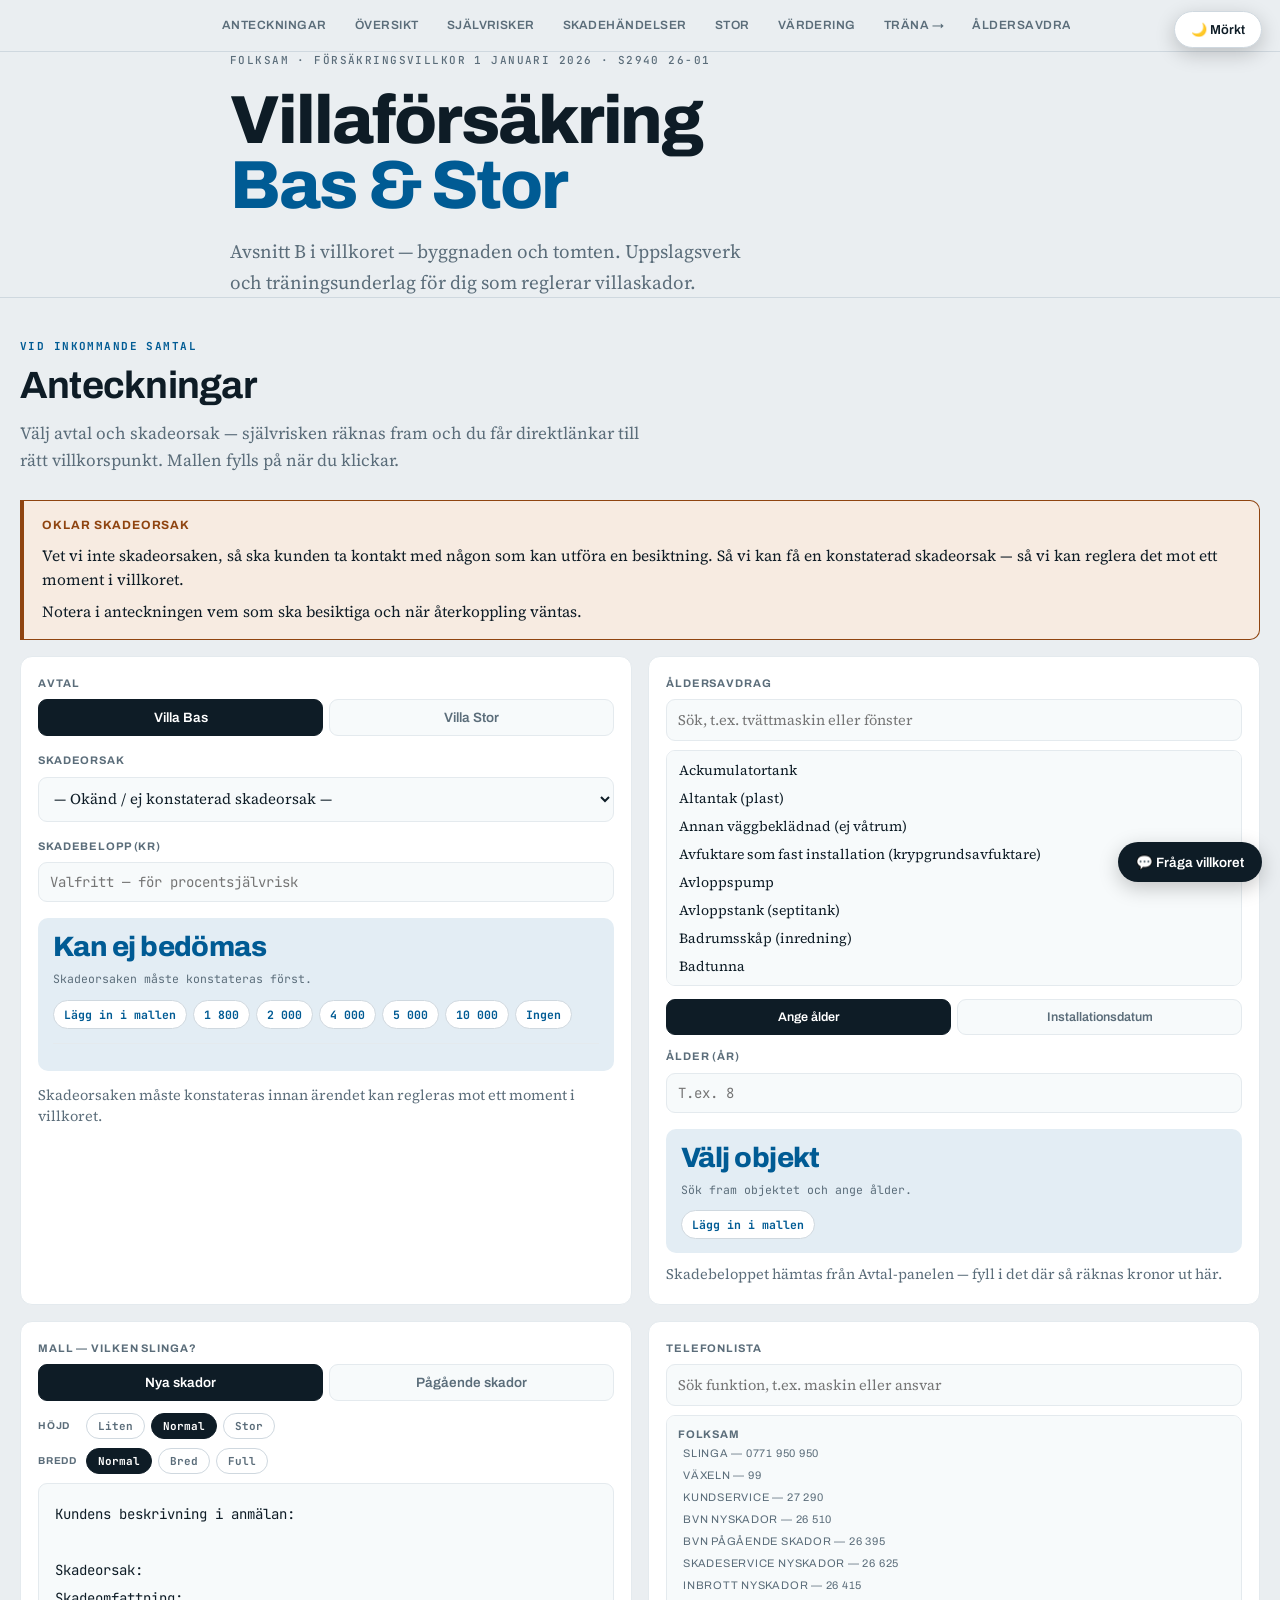
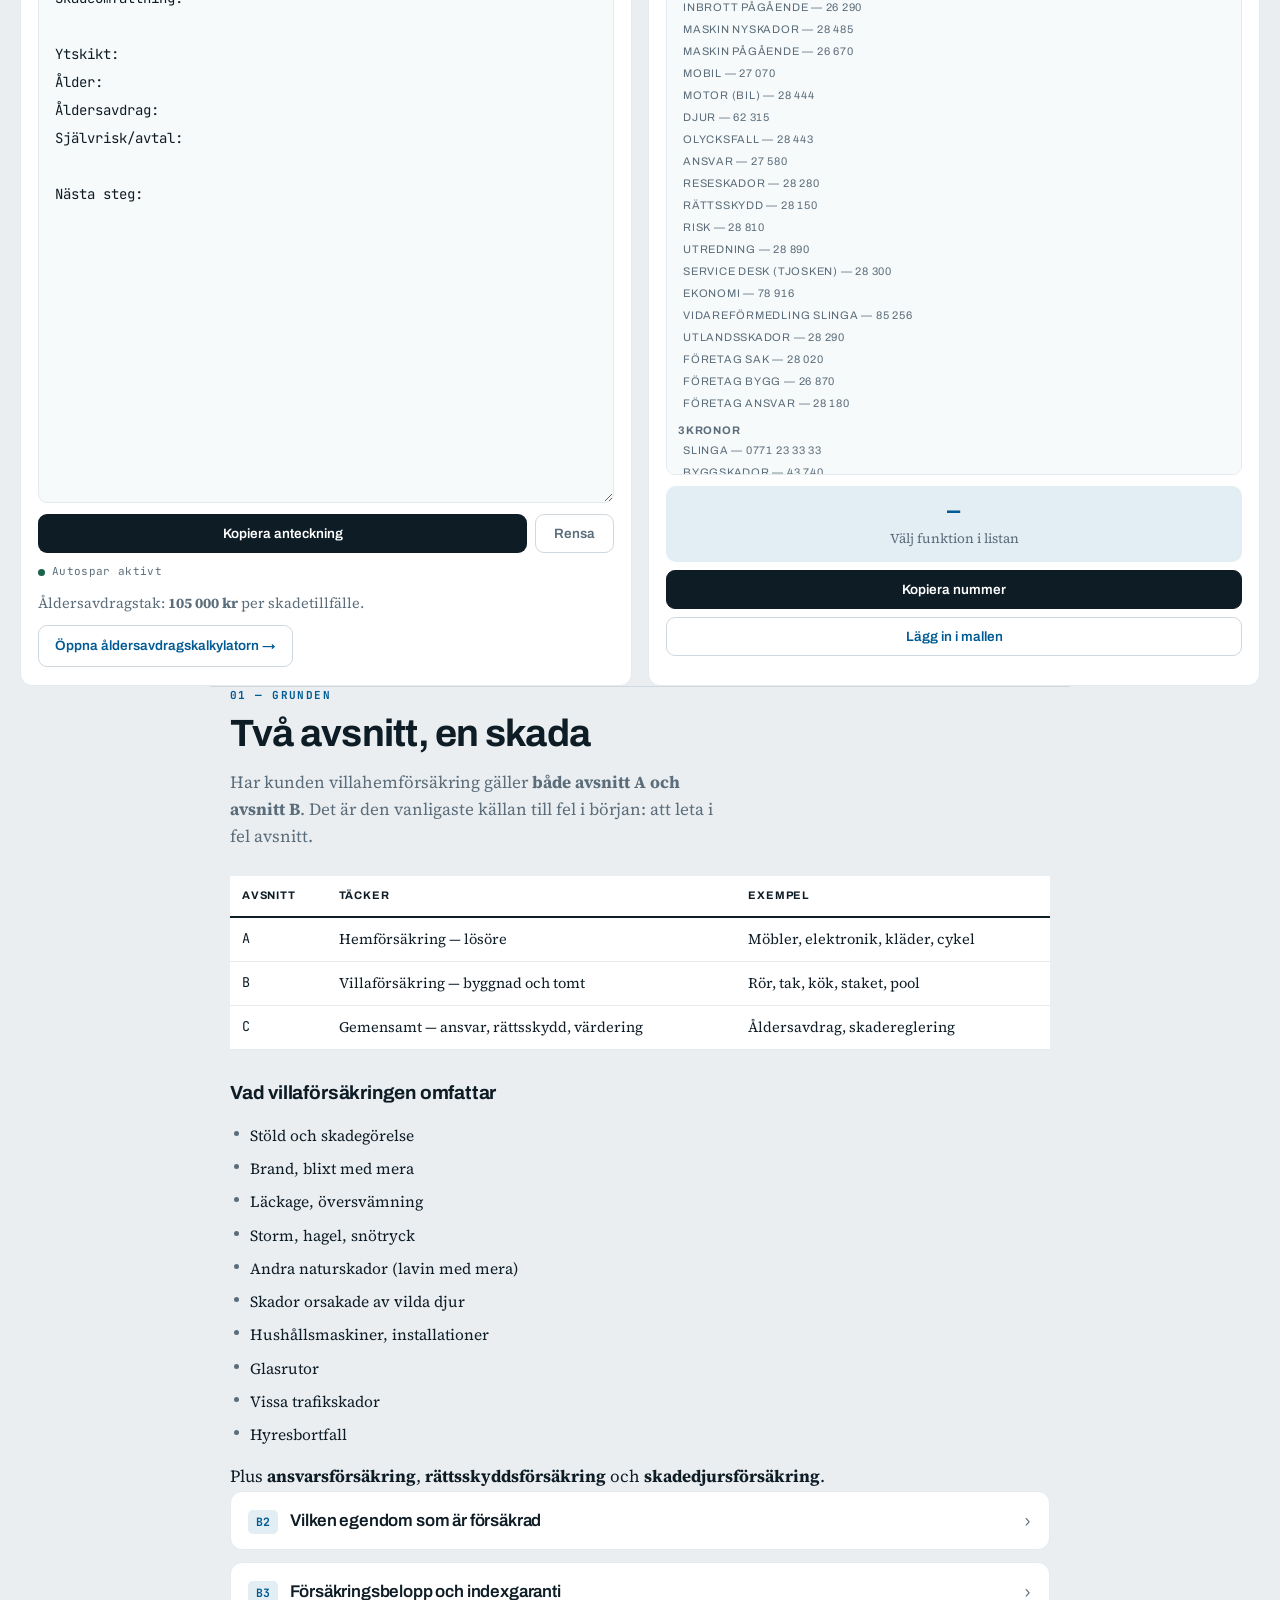
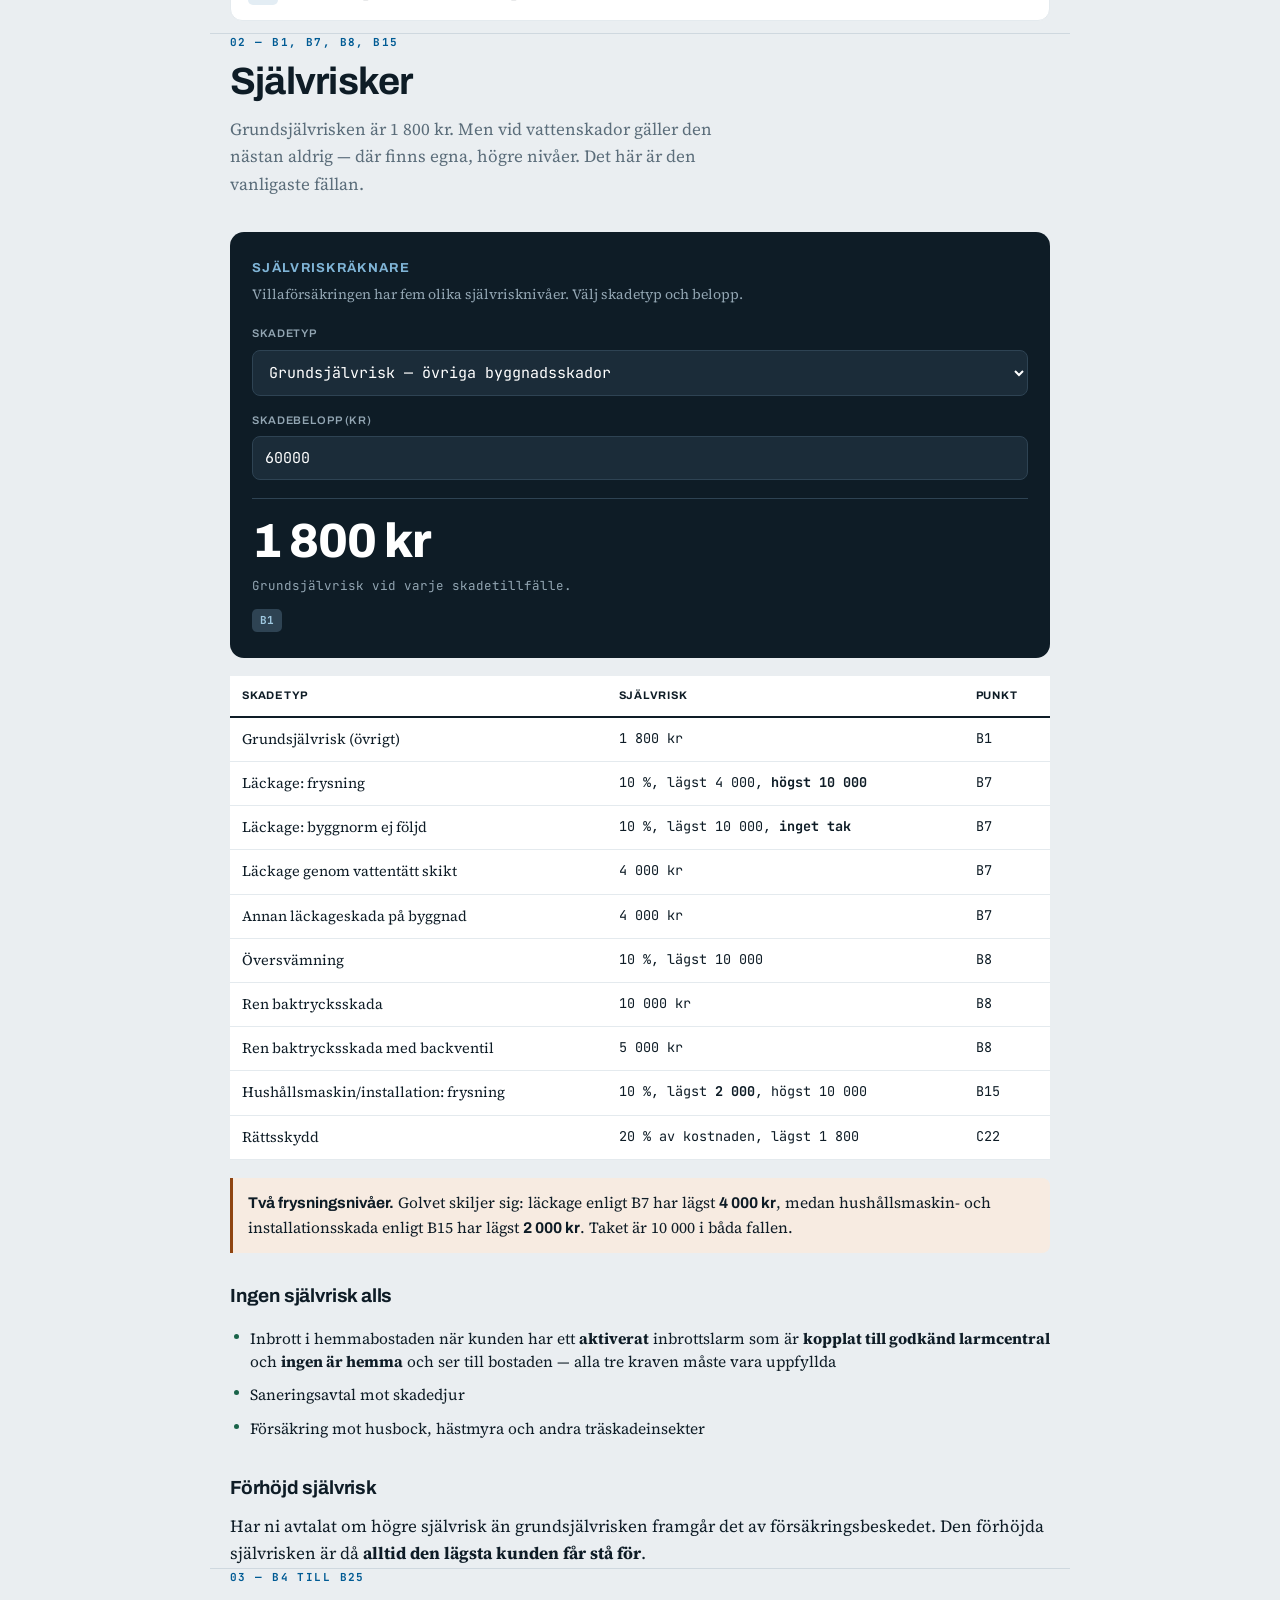
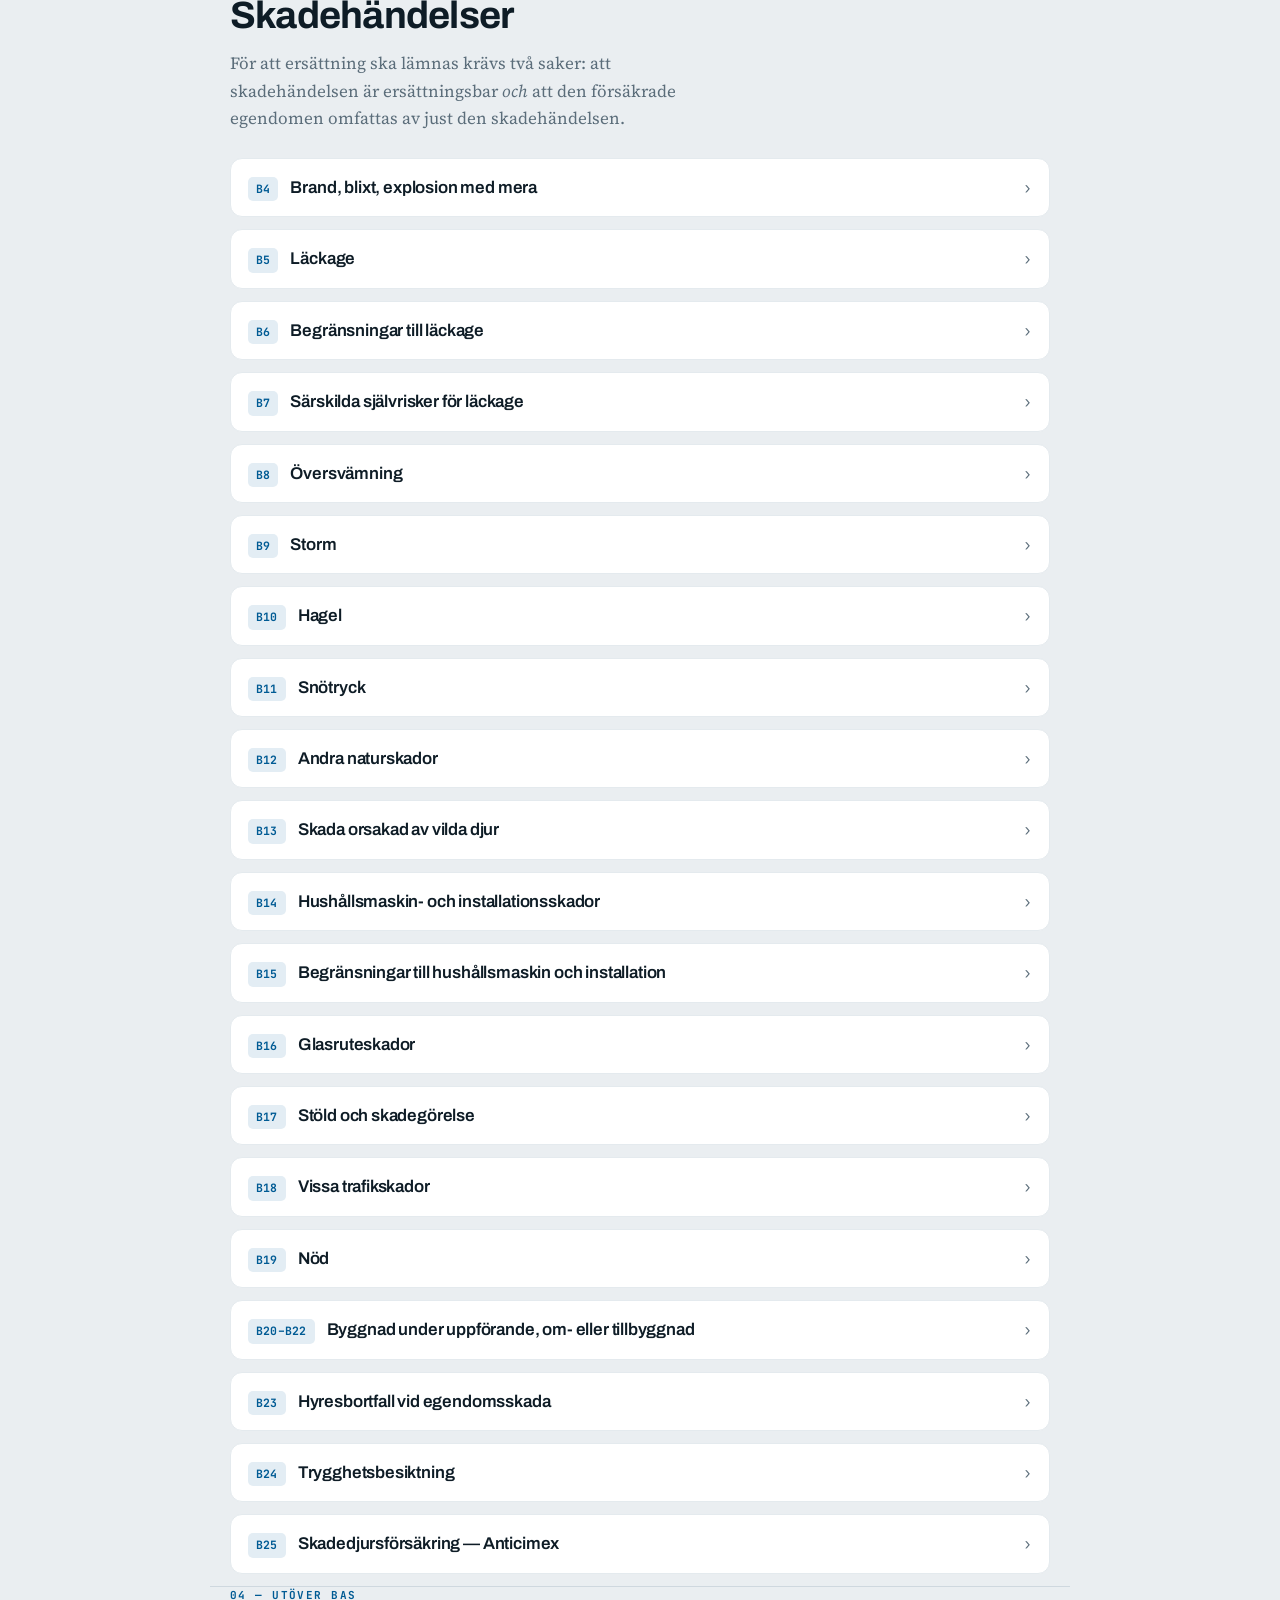
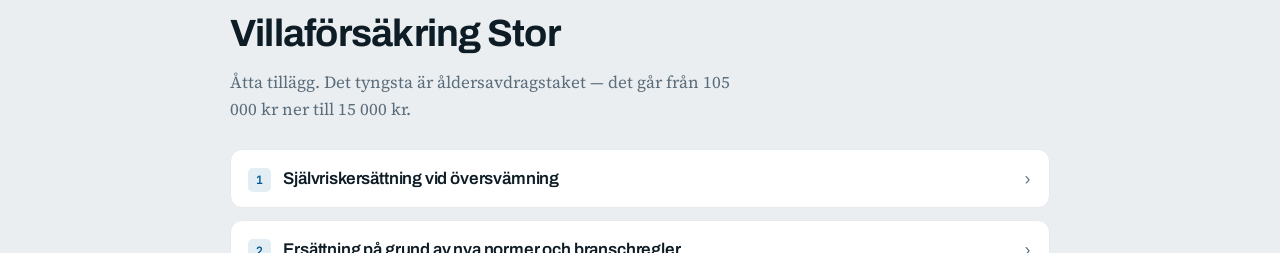
==== index.html @ 3c3cdbb7 "Jobb" ====
<!DOCTYPE html>
<html lang="sv">
<head>
<meta charset="UTF-8">
<meta http-equiv="refresh" content="0; url=./villaforsakring.html">
<title>Villaförsäkring</title>
<style>
:root{--paper:#EAEEF1;--ink:#0E1C26}
:root[data-theme="dark"]{--paper:#0E1620;--ink:#E6EDF3}
body{background:var(--paper);color:var(--ink);font-family:-apple-system,BlinkMacSystemFont,"Segoe UI",Roboto,sans-serif;padding:24px}
</style>
<script>
(function(){
  try{
    var saved = localStorage.getItem('theme');
    var dark = saved ? saved === 'dark'
                     : window.matchMedia('(prefers-color-scheme: dark)').matches;
    if(dark) document.documentElement.setAttribute('data-theme','dark');
  }catch(e){}
})();
</script>
</head>
<body>
<p>Omdirigerar till <a href="./villaforsakring.html">villaförsäkring</a>...</p>
</body>
</html>
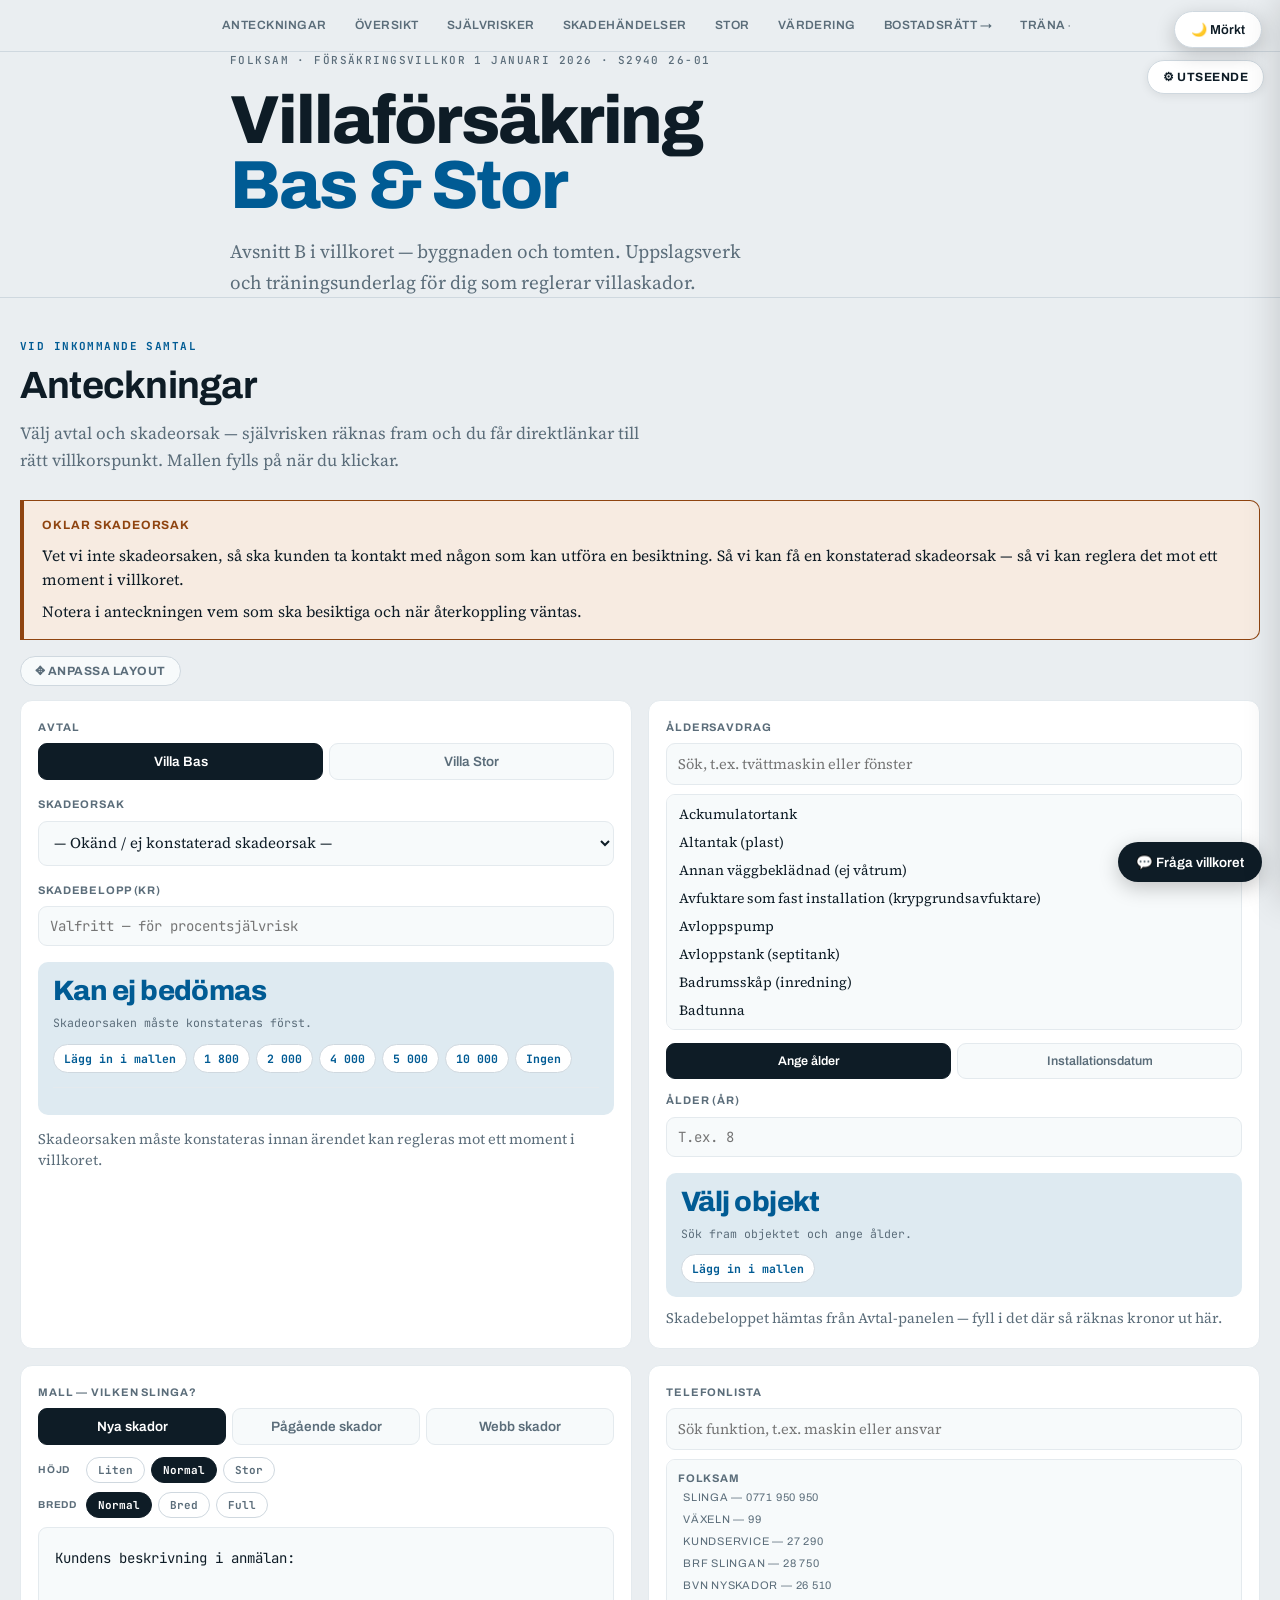
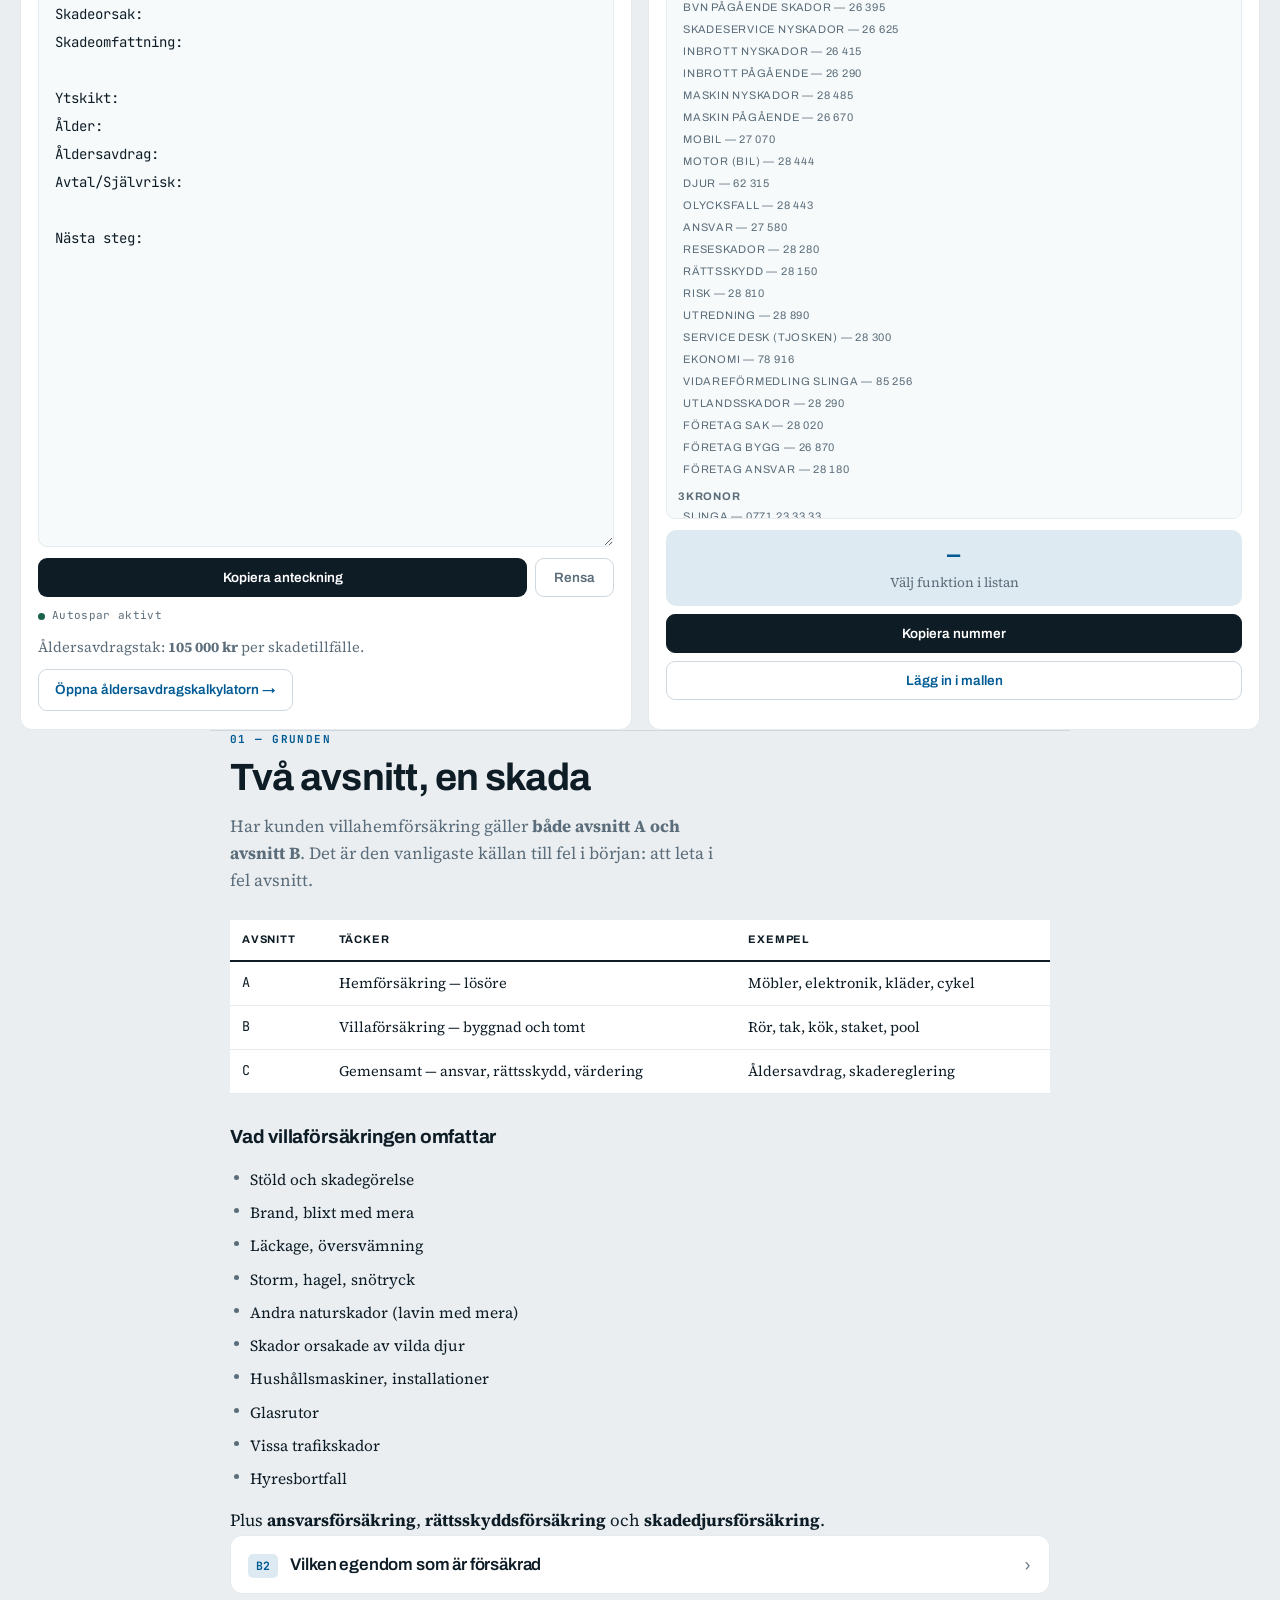
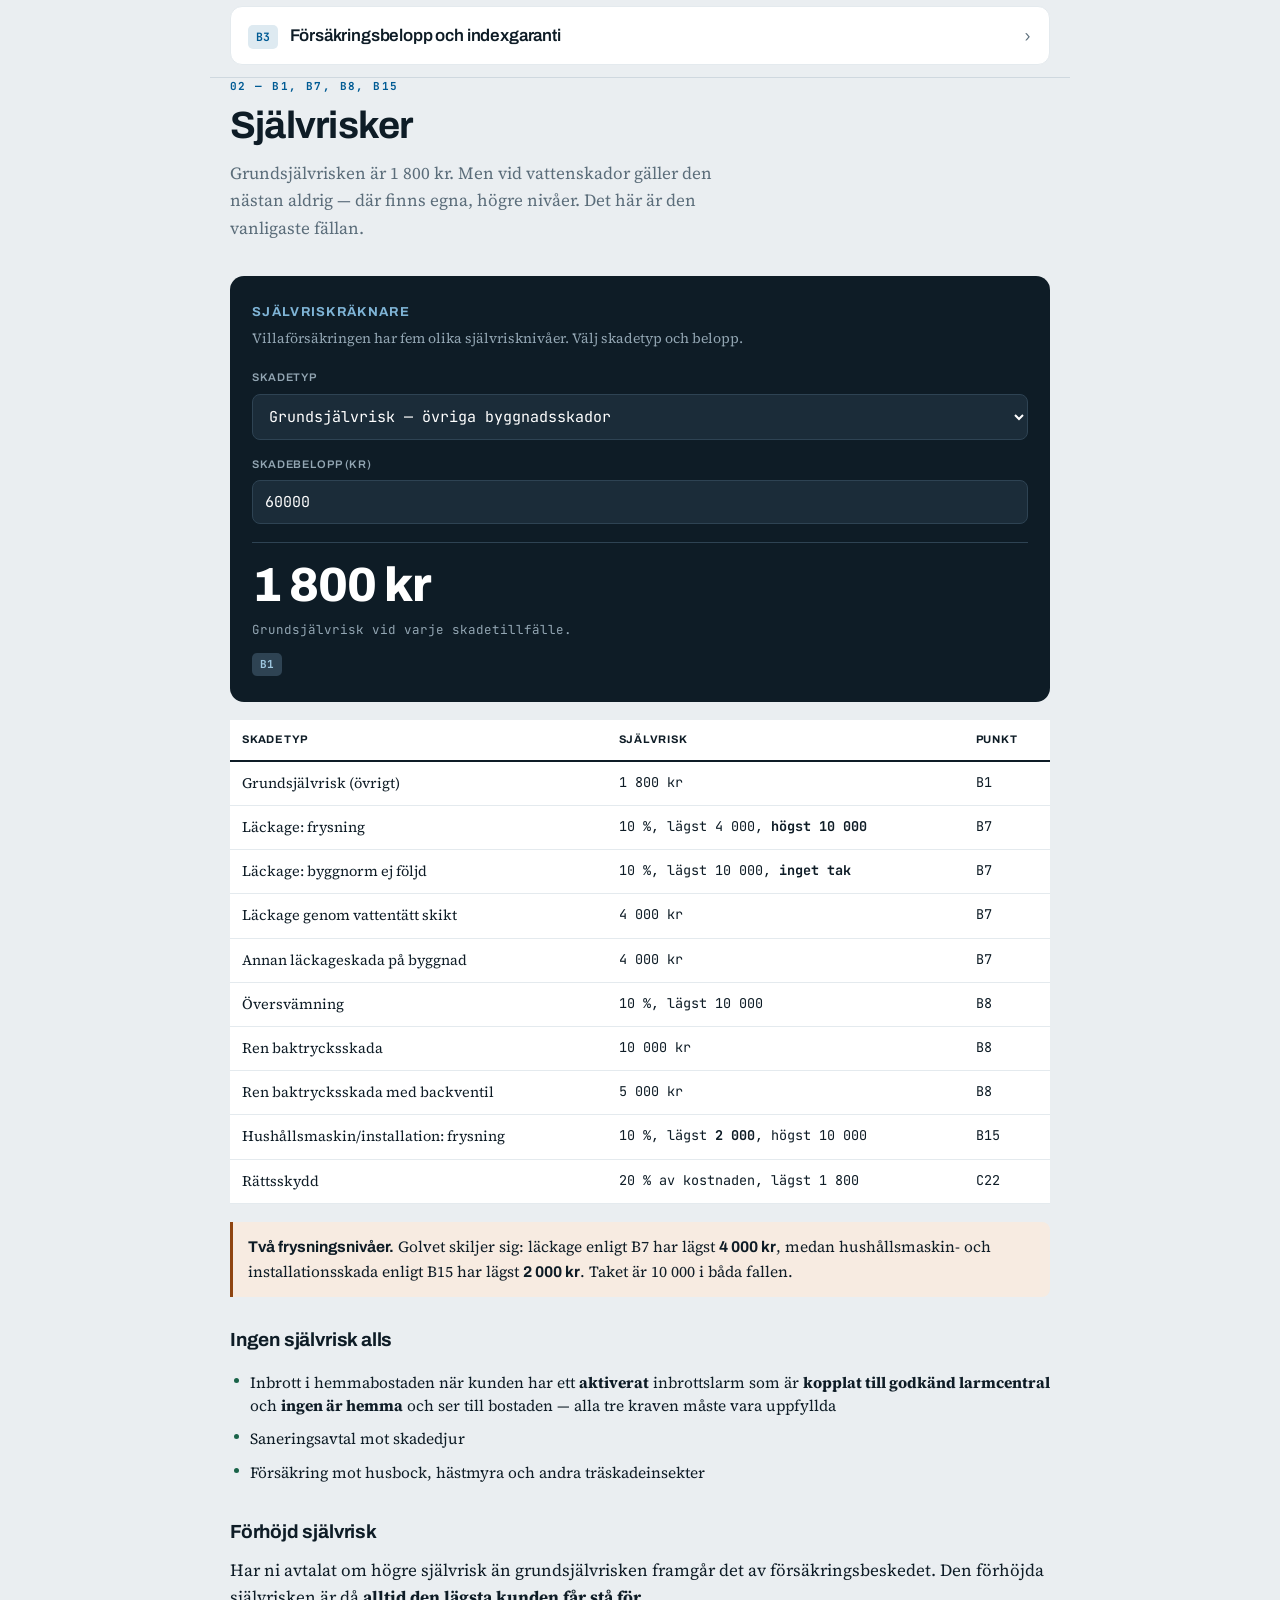
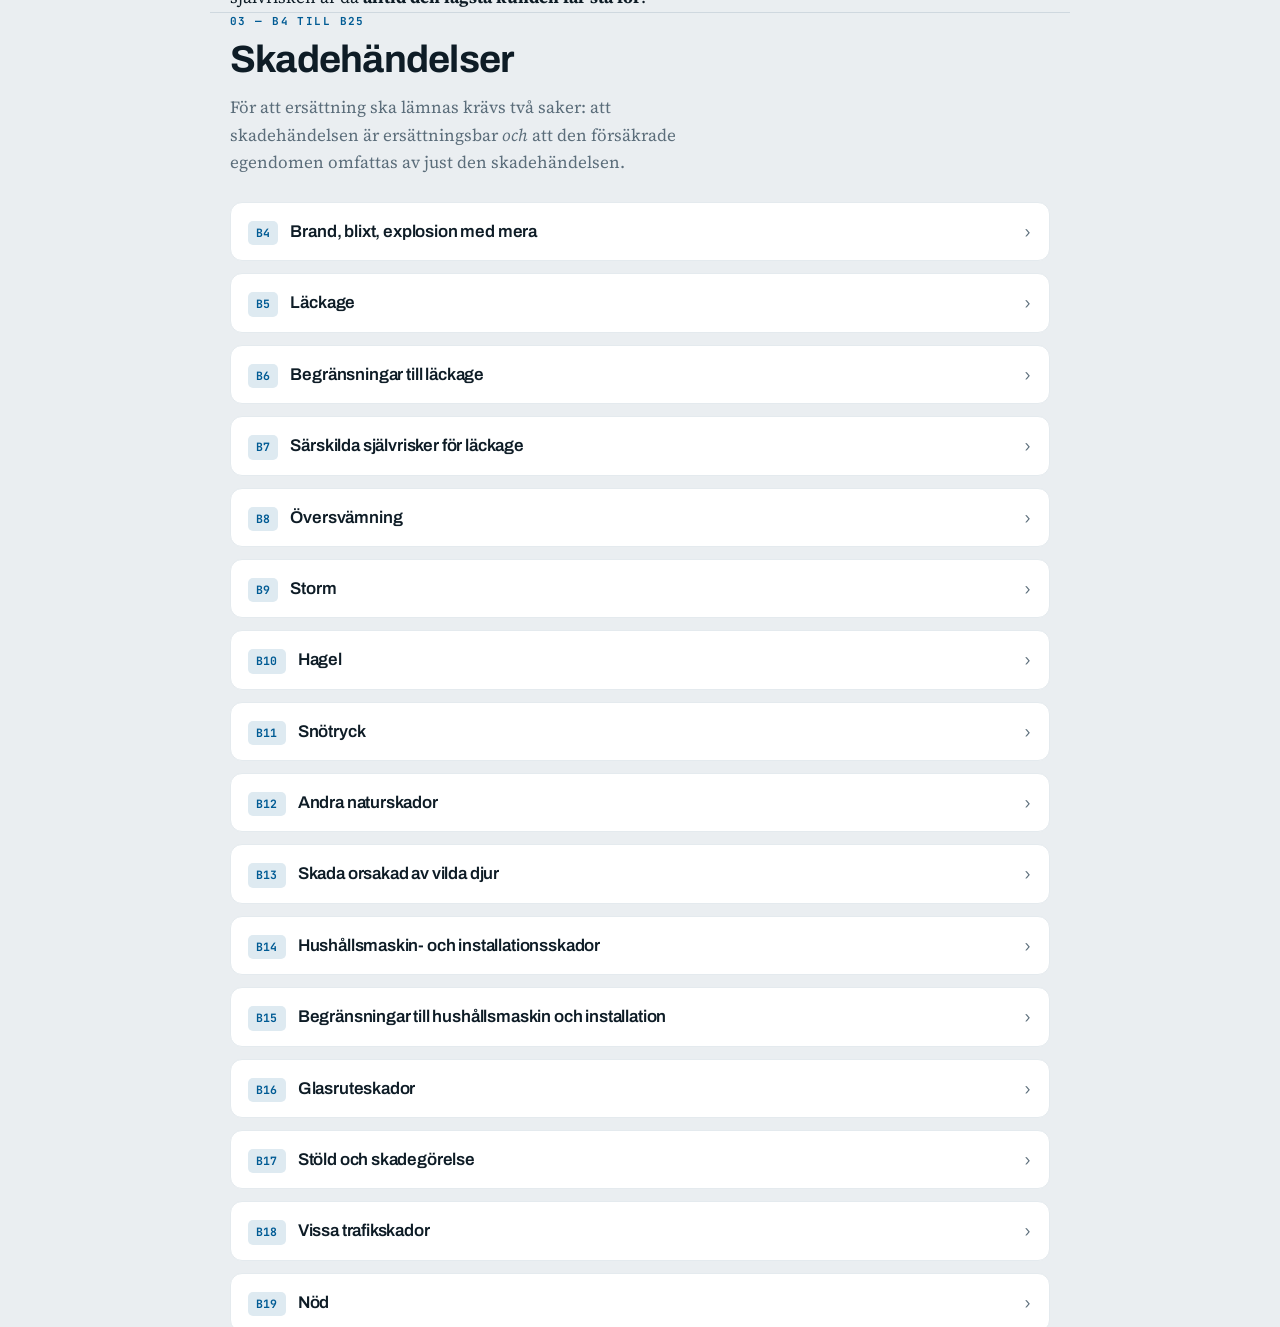
==== commit bcf594c8: "Egen design: utseendepanel och flyttbara paneler Sajten går nu att ställa in själv. stil.css har fåt" ====
--- a/index.html
+++ b/index.html
@@ -11,11 +11,37 @@
 </style>
 <script>
 (function(){
+  /* Läser in utseendevalen innan sidan ritas upp, annars hinner den
+     blinka i fel läge, bredd och storlek. Håll i synk med tema.js. */
   try{
-    var saved = localStorage.getItem('theme');
-    var dark = saved ? saved === 'dark'
-                     : window.matchMedia('(prefers-color-scheme: dark)').matches;
-    if(dark) document.documentElement.setAttribute('data-theme','dark');
+    var d = document.documentElement, s = d.style;
+    var r = JSON.parse(localStorage.getItem('utseende') || 'null') || {};
+    var tema = r.tema;
+    if(!tema){
+      var g = localStorage.getItem('theme');
+      tema = g === 'dark' ? 'mork' : g === 'light' ? 'ljus' : 'system';
+    }
+    if(tema === 'mork')      d.setAttribute('data-theme','dark');
+    else if(tema === 'ljus') d.setAttribute('data-theme','light');
+    else if(window.matchMedia('(prefers-color-scheme: dark)').matches)
+                             d.setAttribute('data-theme','dark');
+
+    if(r.wrap){
+      s.setProperty('--wrap', r.wrap);
+      s.setProperty('--wrap-brett',
+        {'720px':'1200px','860px':'1600px','1040px':'1900px','100%':'100%'}[r.wrap] || '1600px');
+    }
+    if(r.skala)  s.setProperty('--skala', r.skala);
+    if(r.luft)   s.setProperty('--luft',  r.luft);
+    if(r.radie)  s.setProperty('--radie', r.radie);
+    if(r.accent) s.setProperty('--accent', r.accent);
+    if(r.typsnitt && r.typsnitt !== 'serif'){
+      var t = r.typsnitt === 'sans'
+        ? "'Archivo',system-ui,sans-serif"
+        : "system-ui,-apple-system,'Segoe UI',Roboto,sans-serif";
+      s.setProperty('--brodtext', t);
+      s.setProperty('--rubrik', t);
+    }
   }catch(e){}
 })();
 </script>
